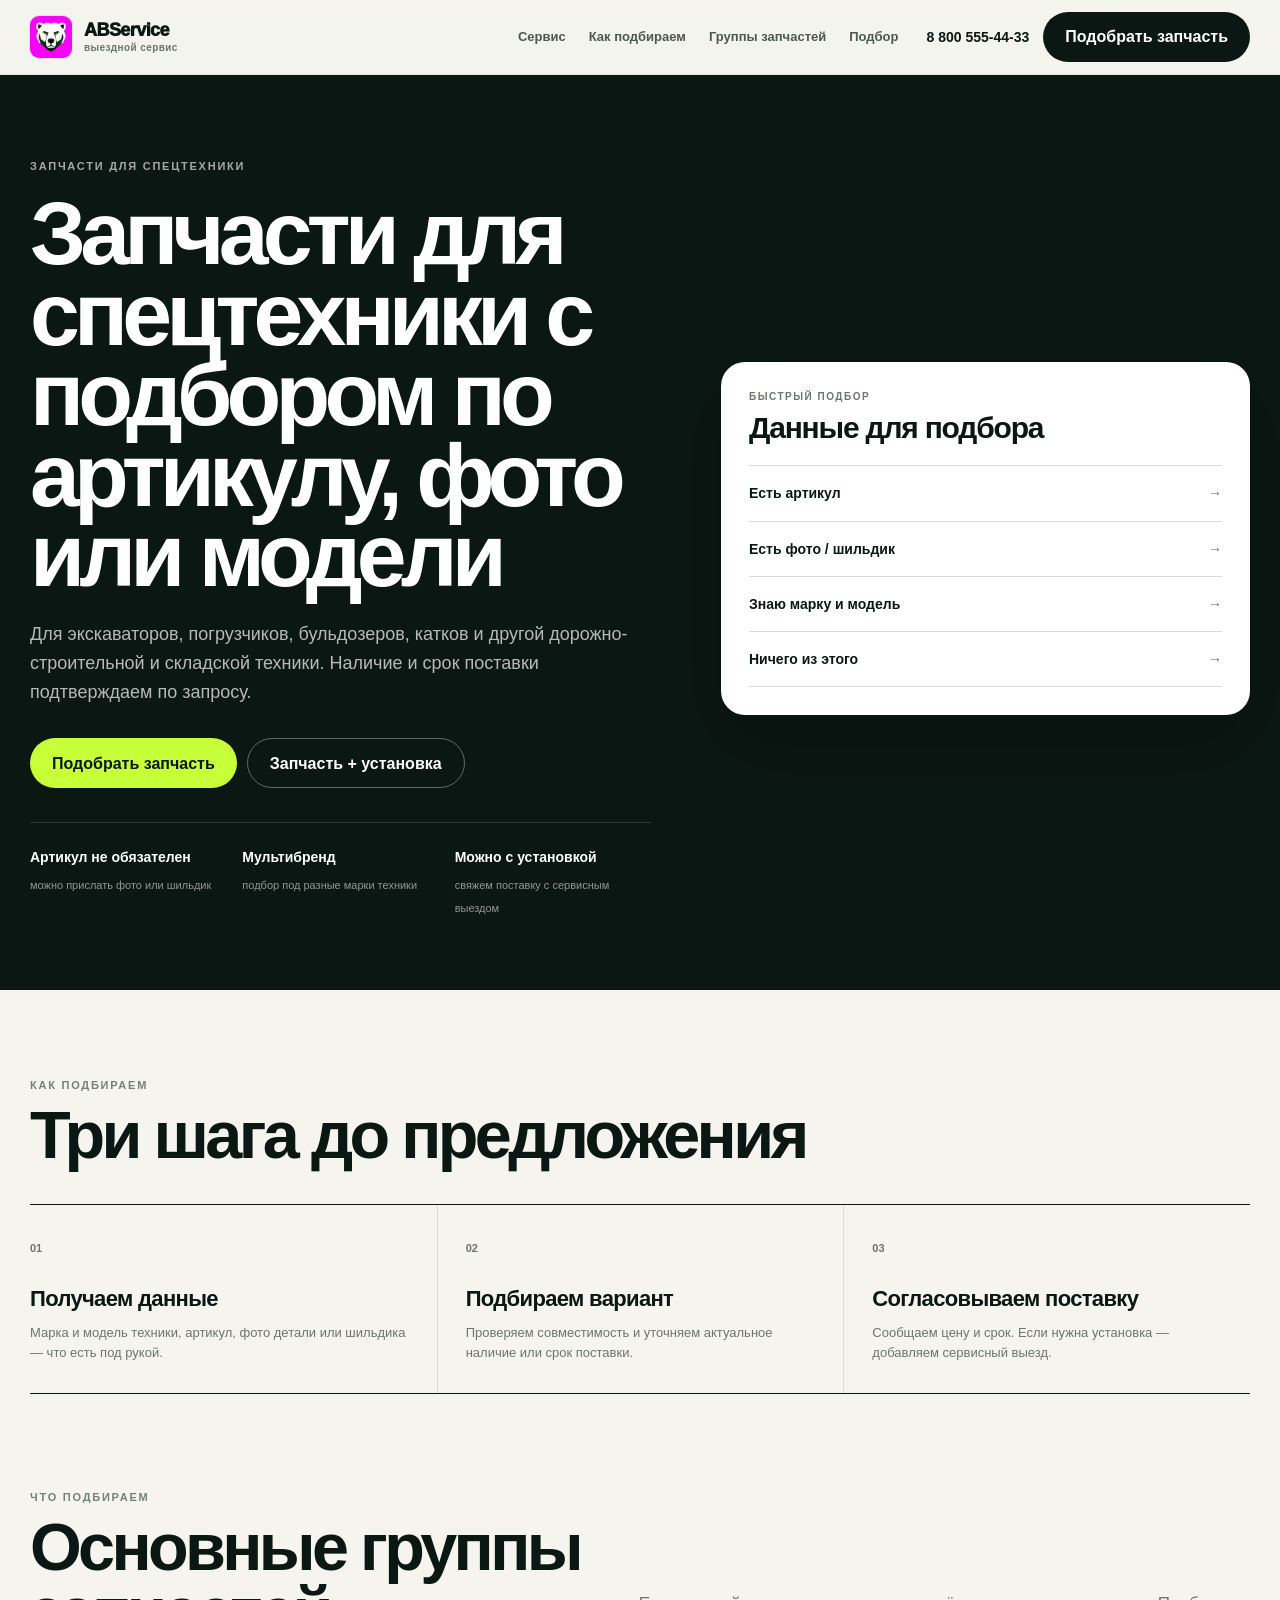
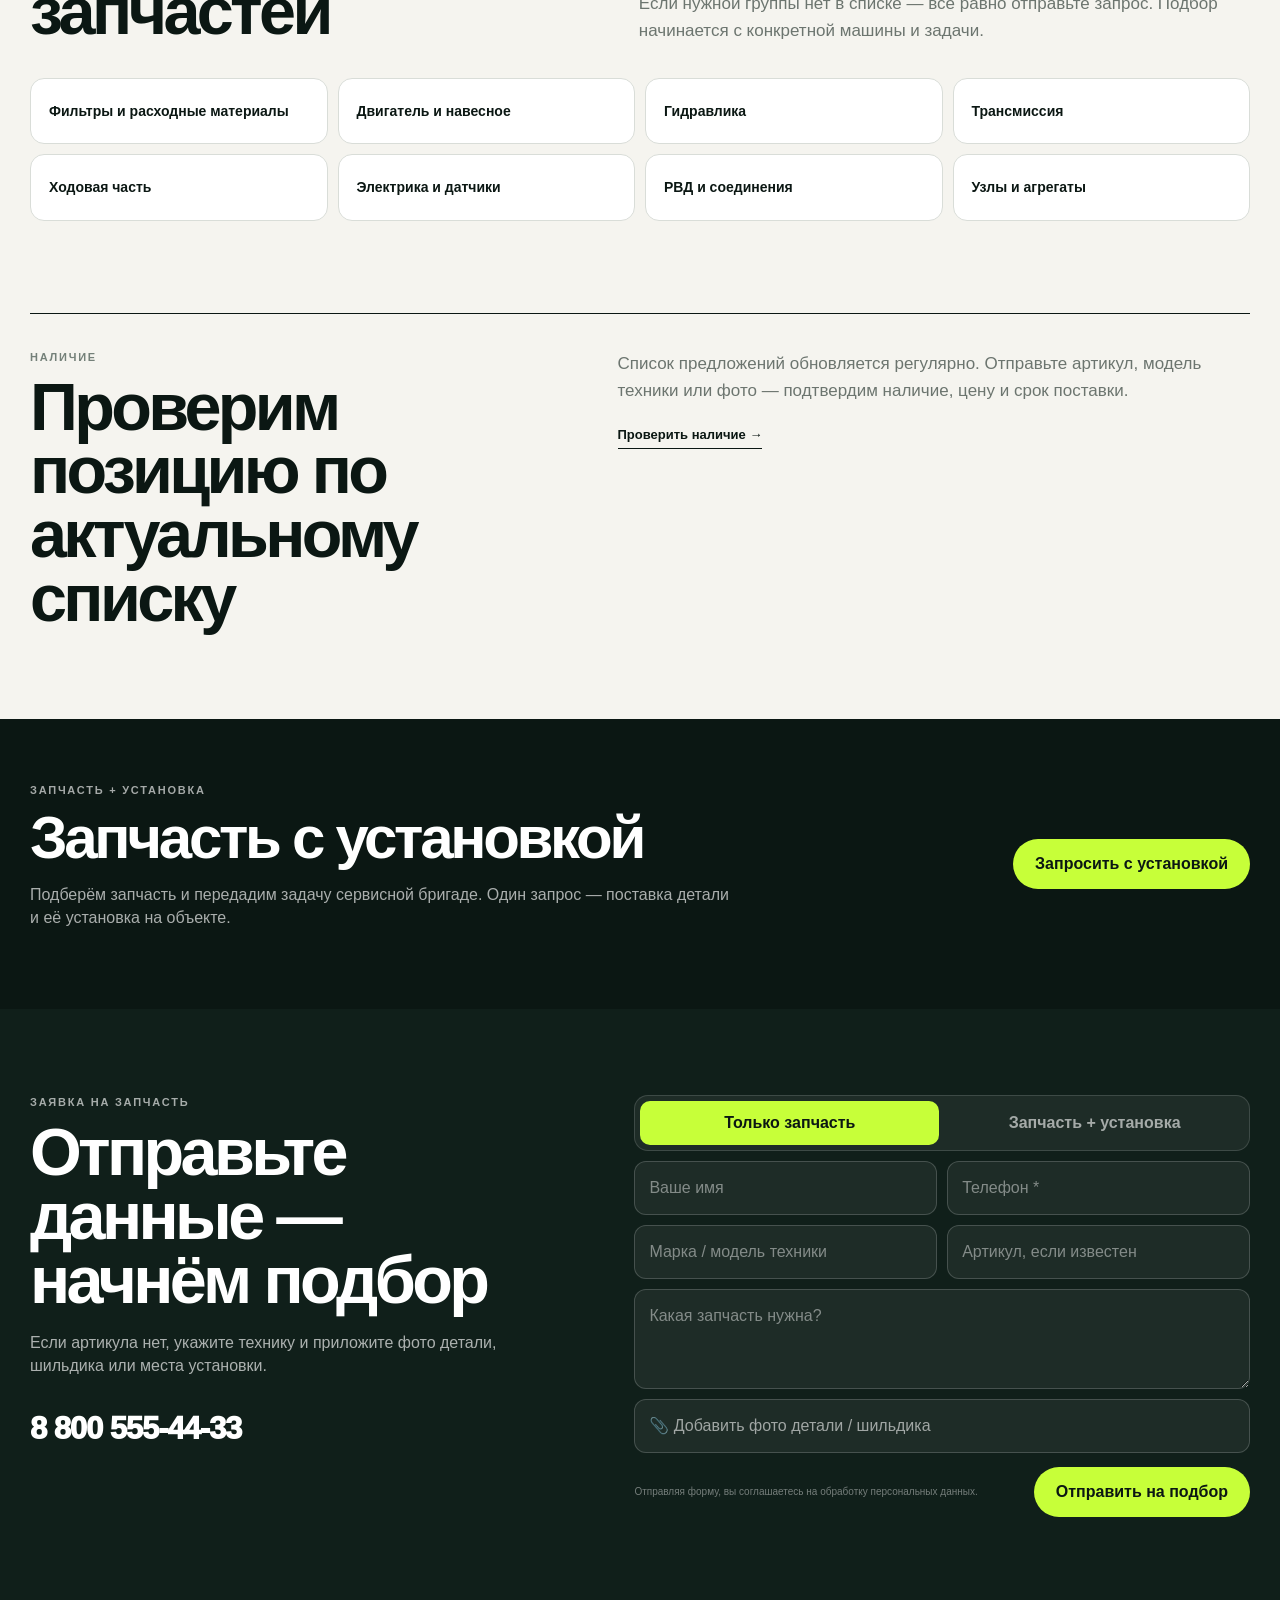
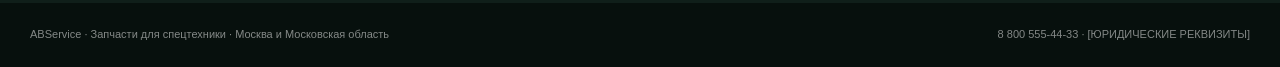
==== parts/index.html @ 83b6f8e2 "Add dedicated ABService parts page" ====
<!doctype html>
<html lang="ru">
<head>
  <meta charset="utf-8">
  <meta name="viewport" content="width=device-width,initial-scale=1,viewport-fit=cover">
  <meta name="theme-color" content="#0b1713">
  <meta name="description" content="ABService — подбор и поставка запчастей для дорожно-строительной и складской техники. Запчасти отдельно или с установкой на объекте в Москве и Московской области.">
  <title>Запчасти для спецтехники — ABService</title>
  <link rel="stylesheet" href="../site.css">
  <link rel="stylesheet" href="../parts.css">
</head>
<body>
<header>
  <div class="container nav-wrap">
    <a class="brand" href="../" aria-label="ABService">
      <img class="brand-logo" src="../abservice-logo.svg" alt="ABService">
      <span class="brand-text">ABService<small>выездной сервис</small></span>
    </a>
    <nav class="nav">
      <a href="../">Сервис</a>
      <a href="#how">Как подбираем</a>
      <a href="#groups">Группы запчастей</a>
      <a href="#request">Подбор</a>
    </nav>
    <div class="nav-actions">
      <a class="phone" href="tel:88005554433">8 800 555-44-33</a>
      <a class="btn btn-dark" href="#request">Подобрать запчасть</a>
    </div>
  </div>
</header>

<main>
  <section class="parts-hero">
    <div class="container parts-hero-grid">
      <div>
        <div class="eyebrow light">Запчасти для спецтехники</div>
        <h1>Запчасти для спецтехники с подбором по артикулу, фото или модели</h1>
        <p>Для экскаваторов, погрузчиков, бульдозеров, катков и другой дорожно-строительной и складской техники. Наличие и срок поставки подтверждаем по запросу.</p>
        <div class="hero-actions">
          <a class="btn btn-accent" href="#request" data-mode="part">Подобрать запчасть</a>
          <a class="btn btn-outline" href="#request" data-mode="install">Запчасть + установка</a>
        </div>
        <div class="parts-hero-meta">
          <div><strong>Артикул не обязателен</strong><span>можно прислать фото или шильдик</span></div>
          <div><strong>Мультибренд</strong><span>подбор под разные марки техники</span></div>
          <div><strong>Можно с установкой</strong><span>свяжем поставку с сервисным выездом</span></div>
        </div>
      </div>
      <div class="parts-hero-panel">
        <div class="parts-panel-kicker">Быстрый подбор</div>
        <h2>Данные для подбора</h2>
        <div class="parts-option-list">
          <a href="#request" data-mode="part" data-hint="Есть артикул запчасти">Есть артикул <span>→</span></a>
          <a href="#request" data-mode="part" data-hint="Есть фото запчасти или шильдика">Есть фото / шильдик <span>→</span></a>
          <a href="#request" data-mode="part" data-hint="Знаю марку и модель техники">Знаю марку и модель <span>→</span></a>
          <a href="#request" data-mode="part" data-hint="Нужна помощь с подбором запчасти">Ничего из этого <span>→</span></a>
        </div>
      </div>
    </div>
  </section>

  <section class="parts-how" id="how">
    <div class="container">
      <div class="eyebrow">Как подбираем</div>
      <h2 class="section-title">Три шага до предложения</h2>
      <div class="parts-steps">
        <article><b>01</b><h3>Получаем данные</h3><p>Марка и модель техники, артикул, фото детали или шильдика — что есть под рукой.</p></article>
        <article><b>02</b><h3>Подбираем вариант</h3><p>Проверяем совместимость и уточняем актуальное наличие или срок поставки.</p></article>
        <article><b>03</b><h3>Согласовываем поставку</h3><p>Сообщаем цену и срок. Если нужна установка — добавляем сервисный выезд.</p></article>
      </div>
    </div>
  </section>

  <section class="parts-groups" id="groups">
    <div class="container">
      <div class="parts-groups-head">
        <div>
          <div class="eyebrow">Что подбираем</div>
          <h2 class="section-title">Основные группы запчастей</h2>
        </div>
        <p class="section-lead">Если нужной группы нет в списке — всё равно отправьте запрос. Подбор начинается с конкретной машины и задачи.</p>
      </div>
      <div class="parts-groups-grid">
        <div>Фильтры и расходные материалы</div>
        <div>Двигатель и навесное</div>
        <div>Гидравлика</div>
        <div>Трансмиссия</div>
        <div>Ходовая часть</div>
        <div>Электрика и датчики</div>
        <div>РВД и соединения</div>
        <div>Узлы и агрегаты</div>
      </div>
    </div>
  </section>

  <section class="parts-stock">
    <div class="container parts-stock-grid">
      <div>
        <div class="eyebrow">Наличие</div>
        <h2 class="section-title">Проверим позицию по актуальному списку</h2>
      </div>
      <div>
        <p class="section-lead">Список предложений обновляется регулярно. Отправьте артикул, модель техники или фото — подтвердим наличие, цену и срок поставки.</p>
        <a class="parts-stock-link" href="#request" data-mode="part">Проверить наличие →</a>
      </div>
    </div>
  </section>

  <section class="parts-install">
    <div class="container parts-install-grid">
      <div>
        <div class="eyebrow light">Запчасть + установка</div>
        <h2 class="section-title">Запчасть с установкой</h2>
        <p>Подберём запчасть и передадим задачу сервисной бригаде. Один запрос — поставка детали и её установка на объекте.</p>
      </div>
      <a class="btn btn-accent" href="#request" data-mode="install">Запросить с установкой</a>
    </div>
  </section>

  <section class="parts-request" id="request">
    <div class="container cta-grid">
      <div>
        <div class="eyebrow light">Заявка на запчасть</div>
        <h2 class="section-title">Отправьте данные — начнём подбор</h2>
        <p class="cta-copy">Если артикула нет, укажите технику и приложите фото детали, шильдика или места установки.</p>
        <a class="cta-phone" href="tel:88005554433">8 800 555-44-33</a>
      </div>
      <form class="form" id="partsForm">
        <input type="hidden" name="mode" id="partsMode" value="Только запчасть">
        <div class="mode-switch" role="group" aria-label="Тип заявки">
          <button type="button" class="mode-btn active" data-mode="part">Только запчасть</button>
          <button type="button" class="mode-btn" data-mode="install">Запчасть + установка</button>
        </div>
        <input class="field" name="name" placeholder="Ваше имя">
        <input class="field" name="phone" type="tel" required placeholder="Телефон *">
        <input class="field" name="machine" placeholder="Марка / модель техники">
        <input class="field" name="article" placeholder="Артикул, если известен">
        <textarea class="field" name="part" id="partRequest" placeholder="Какая запчасть нужна?"></textarea>
        <label class="field upload-field">📎 Добавить фото детали / шильдика<input type="file" accept="image/*" multiple hidden></label>
        <div class="form-row">
          <div class="consent">Отправляя форму, вы соглашаетесь на обработку персональных данных.</div>
          <button class="btn btn-accent" type="submit">Отправить на подбор</button>
        </div>
        <div class="status" id="partsStatus">Заявка сформирована. Для срочного запроса можно позвонить: 8 800 555-44-33.</div>
      </form>
    </div>
  </section>
</main>

<footer>
  <div class="container footer-grid">
    <span>ABService · Запчасти для спецтехники · Москва и Московская область</span>
    <span>8 800 555-44-33 · [ЮРИДИЧЕСКИЕ РЕКВИЗИТЫ]</span>
  </div>
</footer>

<div class="mobile-cta">
  <a class="mobile-side" href="tel:88005554433">Позвонить</a>
  <a class="mobile-main" href="#request" data-mode="part">Подобрать</a>
  <a class="mobile-side" href="#request" data-mode="install">+ установка</a>
</div>
<script src="../parts.js"></script>
</body>
</html>
---- site.css ----
:root{--ink:#0b1713;--ink2:#13241e;--paper:#f5f4ef;--white:#fff;--muted:#6c756f;--line:#d9ddd8;--accent:#c7ff39;--magenta:#ff00dc;--max:1220px;--r:22px}*{box-sizing:border-box}html{scroll-behavior:smooth;-webkit-text-size-adjust:100%}body{margin:0;font-family:Inter,-apple-system,BlinkMacSystemFont,"Segoe UI",Roboto,Arial,sans-serif;background:var(--paper);color:var(--ink);line-height:1.45}a{color:inherit;text-decoration:none}button,input,textarea{font:inherit}button{cursor:pointer}img{display:block;width:100%}.container{width:min(var(--max),calc(100% - 48px));margin:auto}.eyebrow{font-size:11px;text-transform:uppercase;letter-spacing:.16em;font-weight:900;color:#748079}.eyebrow.light{color:rgba(255,255,255,.63)}.section-title{font-size:clamp(38px,5.2vw,68px);line-height:.96;letter-spacing:-.055em;margin:10px 0 0;max-width:880px}.section-lead{max-width:710px;margin:18px 0 0;font-size:17px;color:var(--muted);line-height:1.6}.btn{border:0;border-radius:999px;min-height:50px;padding:0 22px;display:inline-flex;align-items:center;justify-content:center;gap:9px;font-weight:850;transition:.18s ease}.btn:hover{transform:translateY(-1px)}.btn-dark{background:var(--ink);color:#fff}.btn-light{background:#fff;color:var(--ink)}.btn-accent{background:var(--accent);color:var(--ink)}.btn-outline{background:transparent;color:#fff;border:1px solid rgba(255,255,255,.35)}header{position:sticky;top:0;z-index:80;background:rgba(245,244,239,.91);backdrop-filter:blur(16px);border-bottom:1px solid rgba(11,23,19,.07)}.nav-wrap{min-height:74px;display:flex;align-items:center;gap:28px}.brand{display:flex;align-items:center;gap:12px;font-weight:950;letter-spacing:-.035em;white-space:nowrap}.brand-logo{width:42px;height:42px;border-radius:9px;object-fit:cover;box-shadow:0 0 0 1px rgba(11,23,19,.08)}.brand-text{font-size:18px;line-height:1}.brand-text small{display:block;margin-top:4px;font-size:10px;font-weight:750;color:var(--muted);letter-spacing:.04em}.nav{margin-left:auto;display:flex;gap:23px;font-size:13px;font-weight:760;color:#4c5953}.nav a:hover{color:var(--ink)}.nav-actions{display:flex;align-items:center;gap:14px}.phone{font-weight:900;white-space:nowrap;font-size:14px}.hero{background:var(--ink);color:#fff}.hero-grid{display:grid;grid-template-columns:minmax(0,.92fr) minmax(440px,1.08fr);min-height:680px}.hero-copy{padding:92px 64px 84px max(24px,calc((100vw - var(--max))/2));display:flex;flex-direction:column;justify-content:center}.hero h1{font-size:clamp(58px,7.4vw,100px);line-height:.89;letter-spacing:-.07em;margin:20px 0 26px;max-width:780px}.hero p{font-size:18px;color:rgba(255,255,255,.7);max-width:620px;margin:0;line-height:1.58}.hero-actions{display:flex;flex-wrap:wrap;gap:10px;margin-top:32px}.hero-meta{display:flex;gap:24px;flex-wrap:wrap;margin-top:38px;padding-top:26px;border-top:1px solid rgba(255,255,255,.14)}.hero-meta div{font-size:12px;color:rgba(255,255,255,.56)}.hero-meta strong{display:block;font-size:14px;color:#fff;margin-bottom:3px}.hero-photo{min-height:680px;background-image:linear-gradient(180deg,rgba(11,23,19,.02),rgba(11,23,19,.18)),url("https://images.unsplash.com/photo-1772550833252-b570dcc0ec5c?auto=format&fit=crop&w=1800&q=82");background-size:cover;background-position:center;position:relative}.hero-photo:after{content:"";position:absolute;inset:0;box-shadow:inset 22px 0 40px rgba(11,23,19,.15)}.photo-label{position:absolute;right:24px;bottom:24px;z-index:2;background:rgba(11,23,19,.78);backdrop-filter:blur(10px);color:#fff;border-radius:999px;padding:9px 13px;font-size:11px;font-weight:800}.intro{padding:94px 0 76px}.intro-grid{display:grid;grid-template-columns:.78fr 1.22fr;gap:80px;align-items:start}.intro-copy{font-size:27px;line-height:1.24;letter-spacing:-.035em;margin:0}.intro-side{display:grid;grid-template-columns:repeat(3,1fr);gap:14px}.metric{border-top:1px solid var(--ink);padding-top:14px}.metric strong{font-size:18px;display:block;letter-spacing:-.02em}.metric span{font-size:12px;color:var(--muted);display:block;margin-top:5px}.services{padding:30px 0 96px}.services-head{display:flex;align-items:end;justify-content:space-between;gap:30px;margin-bottom:34px}.services-head .section-lead{margin-bottom:6px}.service-grid{display:grid;grid-template-columns:1fr 1fr;gap:16px}.service-card{min-height:520px;border-radius:var(--r);overflow:hidden;position:relative;background:#222;color:#fff;isolation:isolate}.service-card.small{min-height:440px}.service-card img{position:absolute;inset:0;height:100%;object-fit:cover;z-index:-2;transition:transform .5s ease}.service-card:hover img{transform:scale(1.025)}.service-card:after{content:"";position:absolute;inset:0;background:linear-gradient(180deg,rgba(0,0,0,.04) 25%,rgba(0,0,0,.78) 100%);z-index:-1}.service-content{position:absolute;left:0;right:0;bottom:0;padding:34px}.service-num{font-size:11px;letter-spacing:.12em;text-transform:uppercase;color:rgba(255,255,255,.65);font-weight:850}.service-card h3{font-size:36px;line-height:1;letter-spacing:-.045em;margin:10px 0 12px}.service-card p{max-width:540px;font-size:14px;color:rgba(255,255,255,.78);margin:0}.service-link{display:inline-flex;align-items:center;gap:8px;font-size:12px;font-weight:900;margin-top:22px;border-bottom:1px solid rgba(255,255,255,.55);padding-bottom:3px}.price-strip{background:#fff;border-top:1px solid var(--line);border-bottom:1px solid var(--line)}.price-grid{display:grid;grid-template-columns:1.35fr repeat(3,1fr);align-items:stretch}.price-cell{padding:28px 22px;border-left:1px solid var(--line)}.price-cell:first-child{border-left:0;padding-left:0}.price-label{font-size:11px;color:var(--muted);margin-bottom:6px}.price-val{font-weight:900;font-size:20px;letter-spacing:-.03em}.price-copy{font-size:14px;color:var(--muted);max-width:400px}.team{padding:96px 0}.team-grid{display:grid;grid-template-columns:1.1fr .9fr;border-radius:26px;overflow:hidden;background:var(--ink);color:#fff;min-height:590px}.team-photo{background:url("https://images.unsplash.com/photo-1763328044360-7a2ac98efe6c?auto=format&fit=crop&w=1800&q=80") center/cover no-repeat;min-height:590px}.team-copy{padding:58px;display:flex;flex-direction:column;justify-content:center}.team-copy .section-title{font-size:clamp(40px,4.6vw,58px)}.team-copy p{color:rgba(255,255,255,.68);font-size:16px;line-height:1.65;margin:18px 0 0}.team-points{display:grid;grid-template-columns:1fr 1fr;gap:18px;margin-top:34px}.team-point{border-top:1px solid rgba(255,255,255,.2);padding-top:14px}.team-point strong{display:block;font-size:15px;margin-bottom:4px}.team-point span{font-size:12px;color:rgba(255,255,255,.55)}.advantages{padding:20px 0 96px}.adv-grid{display:grid;grid-template-columns:repeat(4,1fr);gap:0;margin-top:38px;border-top:1px solid var(--ink);border-bottom:1px solid var(--ink)}.adv{padding:30px 26px 34px;border-left:1px solid var(--line)}.adv:first-child{border-left:0;padding-left:0}.adv:last-child{padding-right:0}.adv b{display:block;font-size:12px;color:var(--muted);margin-bottom:28px}.adv h3{font-size:20px;letter-spacing:-.03em;margin:0 0 8px}.adv p{font-size:13px;color:var(--muted);margin:0;line-height:1.55}.gallery{padding:0 0 100px}.gallery-head{display:flex;justify-content:space-between;align-items:end;gap:30px;margin-bottom:28px}.gallery-grid{display:grid;grid-template-columns:1.18fr .82fr;grid-template-rows:310px 310px;gap:14px}.gallery-item{border-radius:18px;overflow:hidden;position:relative}.gallery-item:first-child{grid-row:1/3}.gallery-item img{width:100%;height:100%;object-fit:cover;transition:transform .45s ease}.gallery-item:hover img{transform:scale(1.02)}.gallery-cap{position:absolute;left:14px;bottom:14px;background:rgba(11,23,19,.78);color:#fff;padding:8px 11px;border-radius:999px;font-size:10px;font-weight:850;backdrop-filter:blur(8px)}.cta{background:var(--ink);color:#fff;padding:86px 0}.cta-grid{display:grid;grid-template-columns:.92fr 1.08fr;gap:80px;align-items:start}.cta .section-title{font-size:clamp(46px,6vw,76px)}.cta-copy{font-size:16px;color:rgba(255,255,255,.65);max-width:540px;margin-top:18px}.cta-phone{font-size:31px;font-weight:950;letter-spacing:-.035em;margin-top:30px;display:block}.form{display:grid;grid-template-columns:1fr 1fr;gap:10px}.field{min-height:54px;border:1px solid rgba(255,255,255,.18);background:rgba(255,255,255,.06);color:#fff;border-radius:12px;padding:0 14px;outline:none}.field::placeholder{color:rgba(255,255,255,.45)}.field:focus{border-color:var(--accent)}textarea.field{grid-column:1/-1;min-height:100px;padding:14px;resize:vertical}.form-row{grid-column:1/-1;display:flex;align-items:center;justify-content:space-between;gap:16px;margin-top:4px}.consent{font-size:10px;color:rgba(255,255,255,.42);max-width:350px}.status{display:none;grid-column:1/-1;background:rgba(199,255,57,.12);border:1px solid rgba(199,255,57,.32);color:#eaffb4;padding:12px 14px;border-radius:11px;font-size:13px}footer{background:#07100d;color:rgba(255,255,255,.5);padding:24px 0;font-size:11px}.footer-grid{display:flex;justify-content:space-between;gap:20px;flex-wrap:wrap}.credits a{text-decoration:underline;text-underline-offset:2px}.mobile-cta{display:none;position:fixed;left:0;right:0;bottom:0;z-index:90;padding:7px 9px calc(7px + env(safe-area-inset-bottom));background:rgba(255,255,255,.95);backdrop-filter:blur(14px);border-top:1px solid var(--line);grid-template-columns:.85fr 1.3fr .85fr;gap:6px}.mobile-cta a,.mobile-cta button{border:0;min-height:48px;border-radius:12px;font-size:11px;font-weight:900;display:flex;align-items:center;justify-content:center}.mobile-side{background:#edf0ec;color:var(--ink)}.mobile-main{background:var(--accent);color:var(--ink)}@media(max-width:1020px){.nav{display:none}.hero-grid{grid-template-columns:1fr}.hero-copy{padding:70px 28px}.hero-photo{min-height:520px}.intro-grid,.team-grid,.cta-grid{grid-template-columns:1fr}.intro-side{margin-top:10px}.team-photo{min-height:470px}.team-copy{padding:44px}.adv-grid{grid-template-columns:1fr 1fr}.adv:nth-child(3){border-left:0}.price-grid{grid-template-columns:1fr 1fr}.price-cell:nth-child(3){border-left:0}.price-cell:first-child{padding-left:22px}}@media(max-width:700px){body{padding-bottom:70px}.container{width:min(var(--max),calc(100% - 28px))}.nav-wrap{min-height:60px}.brand-logo{width:35px;height:35px}.brand-text{font-size:15px}.nav-actions .btn{display:none}.phone{font-size:12px}.hero-copy{padding:48px 22px 42px}.hero h1{font-size:52px}.hero p{font-size:15px}.hero-photo{min-height:410px}.hero-actions{display:grid}.hero-actions .btn{width:100%}.hero-meta{gap:14px}.hero-meta div{width:calc(50% - 8px)}.intro{padding:64px 0 54px}.intro-grid{gap:38px}.intro-copy{font-size:22px}.intro-side{grid-template-columns:1fr}.services{padding-bottom:68px}.services-head,.gallery-head{display:block}.service-grid{grid-template-columns:1fr}.service-card,.service-card.small{min-height:430px}.service-card h3{font-size:31px}.service-content{padding:24px}.price-grid{grid-template-columns:1fr}.price-cell{border-left:0;border-top:1px solid var(--line);padding:20px 0}.price-cell:first-child{padding:20px 0;border-top:0}.team{padding:68px 0}.team-photo{min-height:370px}.team-copy{padding:28px 22px}.team-points{grid-template-columns:1fr}.advantages{padding-bottom:68px}.adv-grid{grid-template-columns:1fr}.adv,.adv:first-child,.adv:last-child{border-left:0;border-top:1px solid var(--line);padding:24px 0}.adv:first-child{border-top:0}.gallery{padding-bottom:70px}.gallery-grid{grid-template-columns:1fr;grid-template-rows:380px 260px 260px}.gallery-item:first-child{grid-row:auto}.cta{padding:64px 0}.cta-grid{gap:38px}.form{grid-template-columns:1fr}textarea.field,.form-row,.status{grid-column:auto}.form-row{display:grid}.form-row .btn{width:100%}.mobile-cta{display:grid}}
---- parts.css ----
.parts-hero{background:var(--ink);color:#fff;padding:84px 0 72px}
.parts-hero-grid{display:grid;grid-template-columns:1.08fr .92fr;gap:70px;align-items:center}
.parts-hero h1{font-size:clamp(52px,7vw,92px);line-height:.9;letter-spacing:-.065em;margin:18px 0 24px;max-width:850px}
.parts-hero p{font-size:18px;color:rgba(255,255,255,.7);max-width:690px;line-height:1.6}
.parts-hero-meta{display:grid;grid-template-columns:repeat(3,1fr);gap:16px;margin-top:34px;padding-top:24px;border-top:1px solid rgba(255,255,255,.14)}
.parts-hero-meta strong{display:block;font-size:14px;margin-bottom:4px}.parts-hero-meta span{font-size:11px;color:rgba(255,255,255,.55)}
.parts-hero-panel{background:#fff;color:var(--ink);border-radius:24px;padding:28px;box-shadow:0 28px 80px rgba(0,0,0,.22)}
.parts-panel-kicker{font-size:10px;font-weight:900;letter-spacing:.15em;text-transform:uppercase;color:var(--muted)}
.parts-hero-panel h2{font-size:30px;line-height:1;letter-spacing:-.04em;margin:9px 0 22px}
.parts-option-list{display:grid;border-top:1px solid var(--line)}
.parts-option-list a{display:flex;justify-content:space-between;gap:18px;padding:17px 0;border-bottom:1px solid var(--line);font-size:14px;font-weight:850}
.parts-option-list span{color:var(--muted)}
.parts-how{padding:88px 0}
.parts-steps{display:grid;grid-template-columns:repeat(3,1fr);gap:0;margin-top:36px;border-top:1px solid var(--ink);border-bottom:1px solid var(--ink)}
.parts-steps article{padding:30px 28px;border-left:1px solid var(--line)}.parts-steps article:first-child{border-left:0;padding-left:0}
.parts-steps b{font-size:11px;color:var(--muted)}.parts-steps h3{font-size:22px;letter-spacing:-.03em;margin:25px 0 8px}.parts-steps p{font-size:13px;color:var(--muted);margin:0;line-height:1.55}
.parts-groups{padding:8px 0 92px}.parts-groups-head{display:flex;justify-content:space-between;gap:40px;align-items:end}.parts-groups-grid{display:grid;grid-template-columns:repeat(4,1fr);gap:10px;margin-top:34px}.parts-groups-grid div{background:#fff;border:1px solid var(--line);border-radius:14px;padding:22px 18px;font-weight:850;font-size:14px}
.parts-install{background:var(--ink);color:#fff;padding:64px 0}.parts-install-grid{display:grid;grid-template-columns:1fr auto;gap:50px;align-items:center}.parts-install .section-title{font-size:clamp(40px,5vw,60px)}.parts-install p{color:rgba(255,255,255,.65);max-width:700px;font-size:16px}
.parts-request{background:#101f1a;color:#fff;padding:86px 0}.mode-switch{grid-column:1/-1;display:grid;grid-template-columns:1fr 1fr;gap:6px;background:rgba(255,255,255,.06);border:1px solid rgba(255,255,255,.14);border-radius:14px;padding:5px}.mode-btn{min-height:44px;border:0;border-radius:10px;background:transparent;color:rgba(255,255,255,.6);font-weight:850}.mode-btn.active{background:var(--accent);color:var(--ink)}.upload-field{display:flex;align-items:center;cursor:pointer;color:rgba(255,255,255,.58);grid-column:1/-1}
.parts-stock{padding:0 0 88px}.parts-stock-grid{display:grid;grid-template-columns:.9fr 1.1fr;gap:70px;border-top:1px solid var(--ink);padding-top:36px}.parts-stock .section-lead{margin-top:0}.parts-stock-link{display:inline-block;margin-top:22px;font-size:13px;font-weight:900;border-bottom:1px solid var(--ink);padding-bottom:3px}
@media(max-width:1020px){.parts-hero-grid{grid-template-columns:1fr}.parts-groups-grid{grid-template-columns:1fr 1fr}.parts-install-grid{grid-template-columns:1fr}.parts-stock-grid{grid-template-columns:1fr;gap:26px}}
@media(max-width:700px){.parts-hero{padding:48px 0}.parts-hero h1{font-size:50px}.parts-hero-meta{grid-template-columns:1fr}.parts-steps{grid-template-columns:1fr}.parts-steps article,.parts-steps article:first-child{border-left:0;border-top:1px solid var(--line);padding:24px 0}.parts-steps article:first-child{border-top:0}.parts-groups-head{display:block}.parts-groups-grid{grid-template-columns:1fr}.parts-install{padding:52px 0}.mode-switch{grid-template-columns:1fr}.upload-field{grid-column:auto}.parts-stock{padding-bottom:64px}}
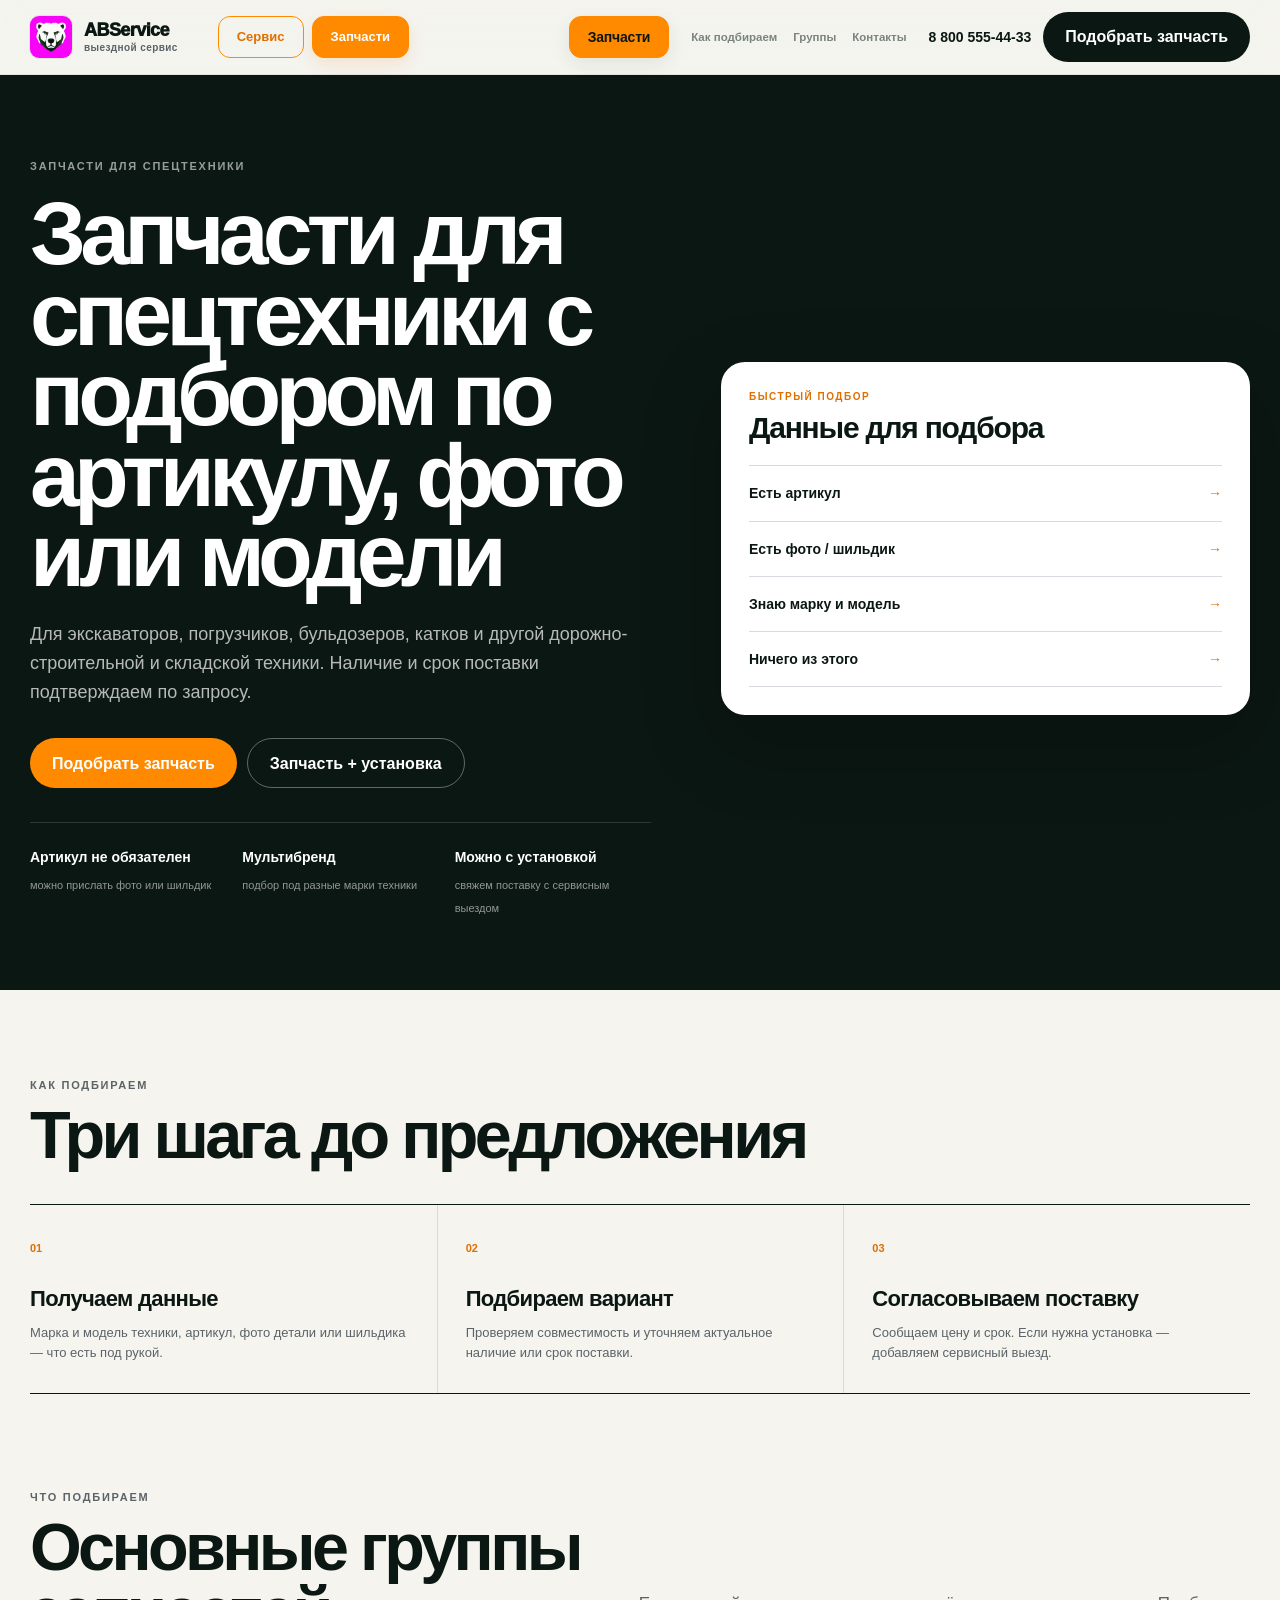
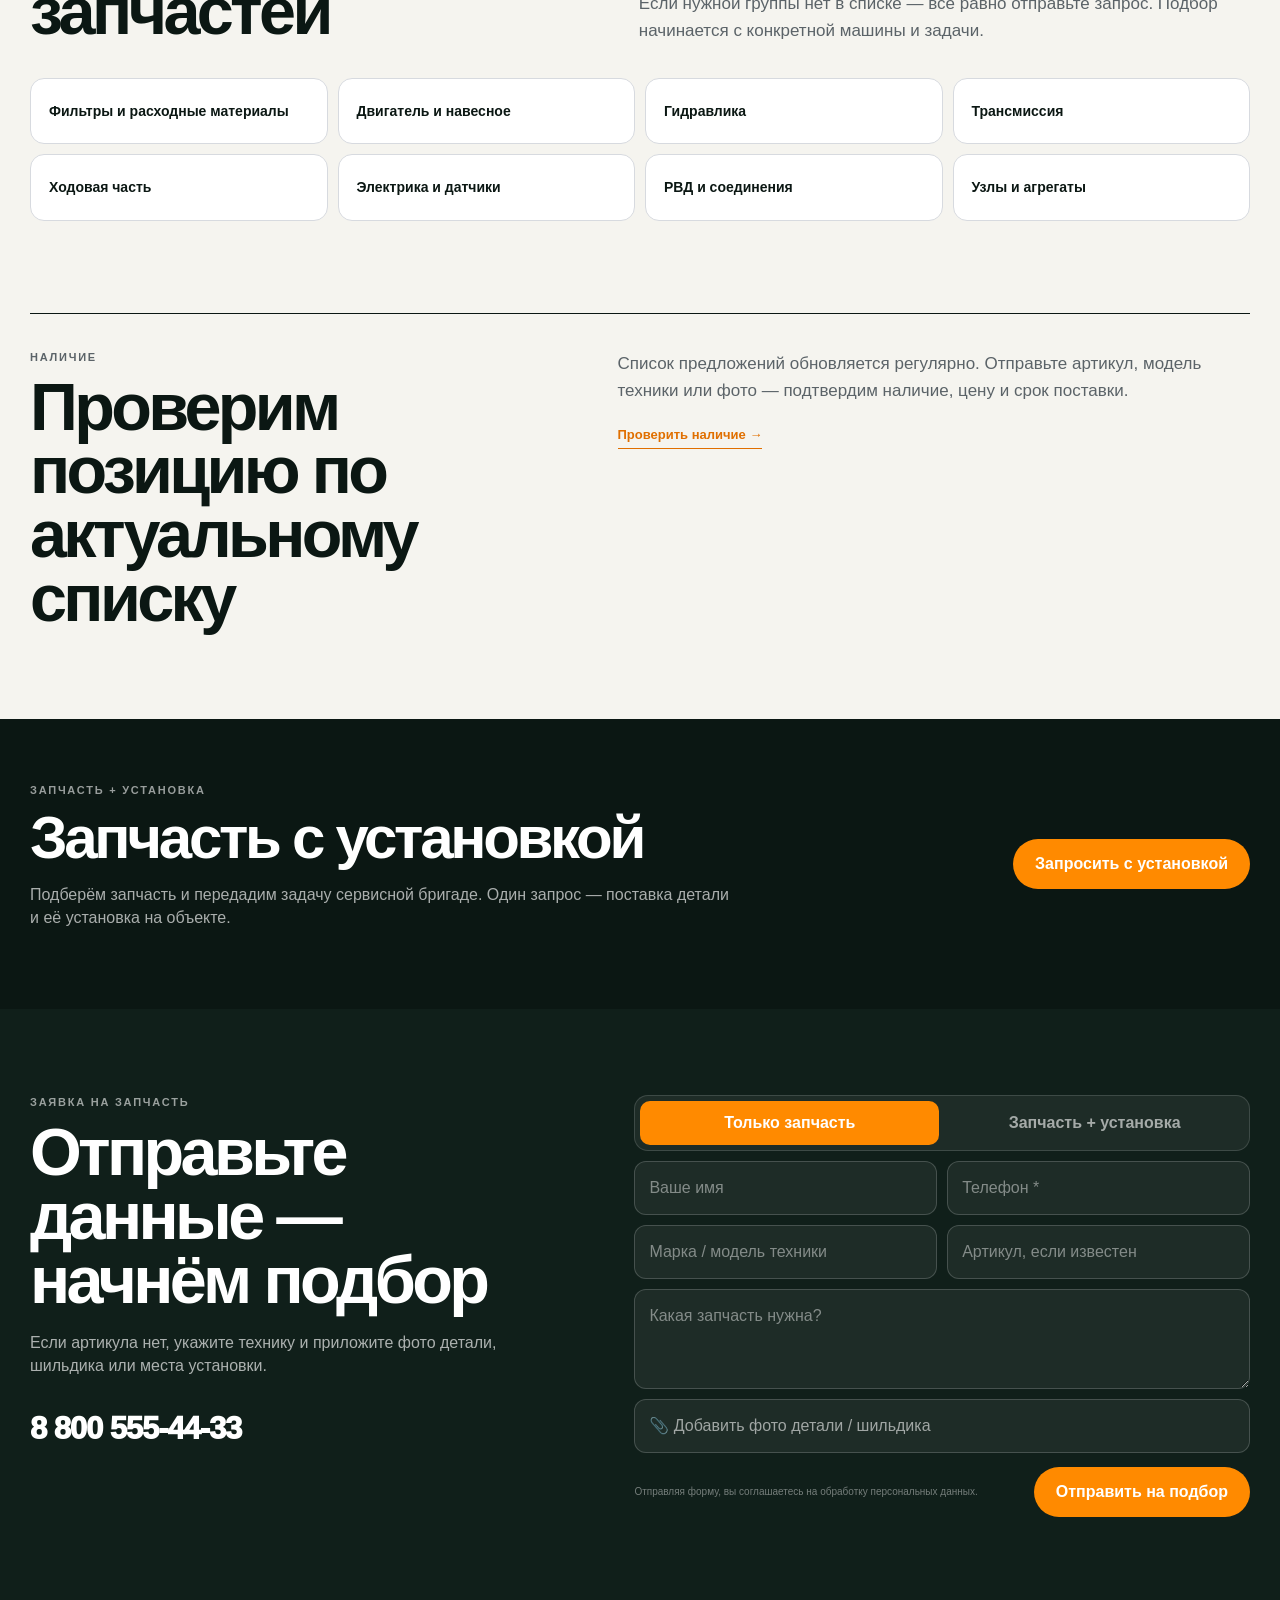
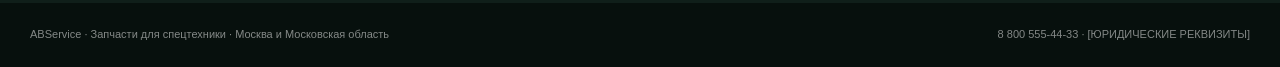
==== commit f59fd2d0: "Align parts header with product navigation" ====
--- a/parts/index.html
+++ b/parts/index.html
@@ -8,6 +8,7 @@
   <title>Запчасти для спецтехники — ABService</title>
   <link rel="stylesheet" href="../site.css">
   <link rel="stylesheet" href="../parts.css">
+  <link rel="stylesheet" href="../refinement.css">
 </head>
 <body>
 <header>
@@ -16,11 +17,14 @@
       <img class="brand-logo" src="../abservice-logo.svg" alt="ABService">
       <span class="brand-text">ABService<small>выездной сервис</small></span>
     </a>
-    <nav class="nav">
-      <a href="../">Сервис</a>
+    <nav class="product-nav" aria-label="Основные направления">
+      <a class="product-tab" href="../">Сервис</a>
+      <a class="product-tab active" href="./" aria-current="page">Запчасти</a>
+    </nav>
+    <nav class="nav secondary-nav" aria-label="Дополнительная навигация">
       <a href="#how">Как подбираем</a>
-      <a href="#groups">Группы запчастей</a>
-      <a href="#request">Подбор</a>
+      <a href="#groups">Группы</a>
+      <a href="#request">Контакты</a>
     </nav>
     <div class="nav-actions">
       <a class="phone" href="tel:88005554433">8 800 555-44-33</a>
@@ -161,4 +165,4 @@
 </div>
 <script src="../parts.js"></script>
 </body>
-</html>
+</html>
--- a/site.css
+++ b/site.css
@@ -1 +1 @@
-:root{--ink:#0b1713;--ink2:#13241e;--paper:#f5f4ef;--white:#fff;--muted:#6c756f;--line:#d9ddd8;--accent:#c7ff39;--magenta:#ff00dc;--max:1220px;--r:22px}*{box-sizing:border-box}html{scroll-behavior:smooth;-webkit-text-size-adjust:100%}body{margin:0;font-family:Inter,-apple-system,BlinkMacSystemFont,"Segoe UI",Roboto,Arial,sans-serif;background:var(--paper);color:var(--ink);line-height:1.45}a{color:inherit;text-decoration:none}button,input,textarea{font:inherit}button{cursor:pointer}img{display:block;width:100%}.container{width:min(var(--max),calc(100% - 48px));margin:auto}.eyebrow{font-size:11px;text-transform:uppercase;letter-spacing:.16em;font-weight:900;color:#748079}.eyebrow.light{color:rgba(255,255,255,.63)}.section-title{font-size:clamp(38px,5.2vw,68px);line-height:.96;letter-spacing:-.055em;margin:10px 0 0;max-width:880px}.section-lead{max-width:710px;margin:18px 0 0;font-size:17px;color:var(--muted);line-height:1.6}.btn{border:0;border-radius:999px;min-height:50px;padding:0 22px;display:inline-flex;align-items:center;justify-content:center;gap:9px;font-weight:850;transition:.18s ease}.btn:hover{transform:translateY(-1px)}.btn-dark{background:var(--ink);color:#fff}.btn-light{background:#fff;color:var(--ink)}.btn-accent{background:var(--accent);color:var(--ink)}.btn-outline{background:transparent;color:#fff;border:1px solid rgba(255,255,255,.35)}header{position:sticky;top:0;z-index:80;background:rgba(245,244,239,.91);backdrop-filter:blur(16px);border-bottom:1px solid rgba(11,23,19,.07)}.nav-wrap{min-height:74px;display:flex;align-items:center;gap:28px}.brand{display:flex;align-items:center;gap:12px;font-weight:950;letter-spacing:-.035em;white-space:nowrap}.brand-logo{width:42px;height:42px;border-radius:9px;object-fit:cover;box-shadow:0 0 0 1px rgba(11,23,19,.08)}.brand-text{font-size:18px;line-height:1}.brand-text small{display:block;margin-top:4px;font-size:10px;font-weight:750;color:var(--muted);letter-spacing:.04em}.nav{margin-left:auto;display:flex;gap:23px;font-size:13px;font-weight:760;color:#4c5953}.nav a:hover{color:var(--ink)}.nav-actions{display:flex;align-items:center;gap:14px}.phone{font-weight:900;white-space:nowrap;font-size:14px}.hero{background:var(--ink);color:#fff}.hero-grid{display:grid;grid-template-columns:minmax(0,.92fr) minmax(440px,1.08fr);min-height:680px}.hero-copy{padding:92px 64px 84px max(24px,calc((100vw - var(--max))/2));display:flex;flex-direction:column;justify-content:center}.hero h1{font-size:clamp(58px,7.4vw,100px);line-height:.89;letter-spacing:-.07em;margin:20px 0 26px;max-width:780px}.hero p{font-size:18px;color:rgba(255,255,255,.7);max-width:620px;margin:0;line-height:1.58}.hero-actions{display:flex;flex-wrap:wrap;gap:10px;margin-top:32px}.hero-meta{display:flex;gap:24px;flex-wrap:wrap;margin-top:38px;padding-top:26px;border-top:1px solid rgba(255,255,255,.14)}.hero-meta div{font-size:12px;color:rgba(255,255,255,.56)}.hero-meta strong{display:block;font-size:14px;color:#fff;margin-bottom:3px}.hero-photo{min-height:680px;background-image:linear-gradient(180deg,rgba(11,23,19,.02),rgba(11,23,19,.18)),url("https://images.unsplash.com/photo-1772550833252-b570dcc0ec5c?auto=format&fit=crop&w=1800&q=82");background-size:cover;background-position:center;position:relative}.hero-photo:after{content:"";position:absolute;inset:0;box-shadow:inset 22px 0 40px rgba(11,23,19,.15)}.photo-label{position:absolute;right:24px;bottom:24px;z-index:2;background:rgba(11,23,19,.78);backdrop-filter:blur(10px);color:#fff;border-radius:999px;padding:9px 13px;font-size:11px;font-weight:800}.intro{padding:94px 0 76px}.intro-grid{display:grid;grid-template-columns:.78fr 1.22fr;gap:80px;align-items:start}.intro-copy{font-size:27px;line-height:1.24;letter-spacing:-.035em;margin:0}.intro-side{display:grid;grid-template-columns:repeat(3,1fr);gap:14px}.metric{border-top:1px solid var(--ink);padding-top:14px}.metric strong{font-size:18px;display:block;letter-spacing:-.02em}.metric span{font-size:12px;color:var(--muted);display:block;margin-top:5px}.services{padding:30px 0 96px}.services-head{display:flex;align-items:end;justify-content:space-between;gap:30px;margin-bottom:34px}.services-head .section-lead{margin-bottom:6px}.service-grid{display:grid;grid-template-columns:1fr 1fr;gap:16px}.service-card{min-height:520px;border-radius:var(--r);overflow:hidden;position:relative;background:#222;color:#fff;isolation:isolate}.service-card.small{min-height:440px}.service-card img{position:absolute;inset:0;height:100%;object-fit:cover;z-index:-2;transition:transform .5s ease}.service-card:hover img{transform:scale(1.025)}.service-card:after{content:"";position:absolute;inset:0;background:linear-gradient(180deg,rgba(0,0,0,.04) 25%,rgba(0,0,0,.78) 100%);z-index:-1}.service-content{position:absolute;left:0;right:0;bottom:0;padding:34px}.service-num{font-size:11px;letter-spacing:.12em;text-transform:uppercase;color:rgba(255,255,255,.65);font-weight:850}.service-card h3{font-size:36px;line-height:1;letter-spacing:-.045em;margin:10px 0 12px}.service-card p{max-width:540px;font-size:14px;color:rgba(255,255,255,.78);margin:0}.service-link{display:inline-flex;align-items:center;gap:8px;font-size:12px;font-weight:900;margin-top:22px;border-bottom:1px solid rgba(255,255,255,.55);padding-bottom:3px}.price-strip{background:#fff;border-top:1px solid var(--line);border-bottom:1px solid var(--line)}.price-grid{display:grid;grid-template-columns:1.35fr repeat(3,1fr);align-items:stretch}.price-cell{padding:28px 22px;border-left:1px solid var(--line)}.price-cell:first-child{border-left:0;padding-left:0}.price-label{font-size:11px;color:var(--muted);margin-bottom:6px}.price-val{font-weight:900;font-size:20px;letter-spacing:-.03em}.price-copy{font-size:14px;color:var(--muted);max-width:400px}.team{padding:96px 0}.team-grid{display:grid;grid-template-columns:1.1fr .9fr;border-radius:26px;overflow:hidden;background:var(--ink);color:#fff;min-height:590px}.team-photo{background:url("https://images.unsplash.com/photo-1763328044360-7a2ac98efe6c?auto=format&fit=crop&w=1800&q=80") center/cover no-repeat;min-height:590px}.team-copy{padding:58px;display:flex;flex-direction:column;justify-content:center}.team-copy .section-title{font-size:clamp(40px,4.6vw,58px)}.team-copy p{color:rgba(255,255,255,.68);font-size:16px;line-height:1.65;margin:18px 0 0}.team-points{display:grid;grid-template-columns:1fr 1fr;gap:18px;margin-top:34px}.team-point{border-top:1px solid rgba(255,255,255,.2);padding-top:14px}.team-point strong{display:block;font-size:15px;margin-bottom:4px}.team-point span{font-size:12px;color:rgba(255,255,255,.55)}.advantages{padding:20px 0 96px}.adv-grid{display:grid;grid-template-columns:repeat(4,1fr);gap:0;margin-top:38px;border-top:1px solid var(--ink);border-bottom:1px solid var(--ink)}.adv{padding:30px 26px 34px;border-left:1px solid var(--line)}.adv:first-child{border-left:0;padding-left:0}.adv:last-child{padding-right:0}.adv b{display:block;font-size:12px;color:var(--muted);margin-bottom:28px}.adv h3{font-size:20px;letter-spacing:-.03em;margin:0 0 8px}.adv p{font-size:13px;color:var(--muted);margin:0;line-height:1.55}.gallery{padding:0 0 100px}.gallery-head{display:flex;justify-content:space-between;align-items:end;gap:30px;margin-bottom:28px}.gallery-grid{display:grid;grid-template-columns:1.18fr .82fr;grid-template-rows:310px 310px;gap:14px}.gallery-item{border-radius:18px;overflow:hidden;position:relative}.gallery-item:first-child{grid-row:1/3}.gallery-item img{width:100%;height:100%;object-fit:cover;transition:transform .45s ease}.gallery-item:hover img{transform:scale(1.02)}.gallery-cap{position:absolute;left:14px;bottom:14px;background:rgba(11,23,19,.78);color:#fff;padding:8px 11px;border-radius:999px;font-size:10px;font-weight:850;backdrop-filter:blur(8px)}.cta{background:var(--ink);color:#fff;padding:86px 0}.cta-grid{display:grid;grid-template-columns:.92fr 1.08fr;gap:80px;align-items:start}.cta .section-title{font-size:clamp(46px,6vw,76px)}.cta-copy{font-size:16px;color:rgba(255,255,255,.65);max-width:540px;margin-top:18px}.cta-phone{font-size:31px;font-weight:950;letter-spacing:-.035em;margin-top:30px;display:block}.form{display:grid;grid-template-columns:1fr 1fr;gap:10px}.field{min-height:54px;border:1px solid rgba(255,255,255,.18);background:rgba(255,255,255,.06);color:#fff;border-radius:12px;padding:0 14px;outline:none}.field::placeholder{color:rgba(255,255,255,.45)}.field:focus{border-color:var(--accent)}textarea.field{grid-column:1/-1;min-height:100px;padding:14px;resize:vertical}.form-row{grid-column:1/-1;display:flex;align-items:center;justify-content:space-between;gap:16px;margin-top:4px}.consent{font-size:10px;color:rgba(255,255,255,.42);max-width:350px}.status{display:none;grid-column:1/-1;background:rgba(199,255,57,.12);border:1px solid rgba(199,255,57,.32);color:#eaffb4;padding:12px 14px;border-radius:11px;font-size:13px}footer{background:#07100d;color:rgba(255,255,255,.5);padding:24px 0;font-size:11px}.footer-grid{display:flex;justify-content:space-between;gap:20px;flex-wrap:wrap}.credits a{text-decoration:underline;text-underline-offset:2px}.mobile-cta{display:none;position:fixed;left:0;right:0;bottom:0;z-index:90;padding:7px 9px calc(7px + env(safe-area-inset-bottom));background:rgba(255,255,255,.95);backdrop-filter:blur(14px);border-top:1px solid var(--line);grid-template-columns:.85fr 1.3fr .85fr;gap:6px}.mobile-cta a,.mobile-cta button{border:0;min-height:48px;border-radius:12px;font-size:11px;font-weight:900;display:flex;align-items:center;justify-content:center}.mobile-side{background:#edf0ec;color:var(--ink)}.mobile-main{background:var(--accent);color:var(--ink)}@media(max-width:1020px){.nav{display:none}.hero-grid{grid-template-columns:1fr}.hero-copy{padding:70px 28px}.hero-photo{min-height:520px}.intro-grid,.team-grid,.cta-grid{grid-template-columns:1fr}.intro-side{margin-top:10px}.team-photo{min-height:470px}.team-copy{padding:44px}.adv-grid{grid-template-columns:1fr 1fr}.adv:nth-child(3){border-left:0}.price-grid{grid-template-columns:1fr 1fr}.price-cell:nth-child(3){border-left:0}.price-cell:first-child{padding-left:22px}}@media(max-width:700px){body{padding-bottom:70px}.container{width:min(var(--max),calc(100% - 28px))}.nav-wrap{min-height:60px}.brand-logo{width:35px;height:35px}.brand-text{font-size:15px}.nav-actions .btn{display:none}.phone{font-size:12px}.hero-copy{padding:48px 22px 42px}.hero h1{font-size:52px}.hero p{font-size:15px}.hero-photo{min-height:410px}.hero-actions{display:grid}.hero-actions .btn{width:100%}.hero-meta{gap:14px}.hero-meta div{width:calc(50% - 8px)}.intro{padding:64px 0 54px}.intro-grid{gap:38px}.intro-copy{font-size:22px}.intro-side{grid-template-columns:1fr}.services{padding-bottom:68px}.services-head,.gallery-head{display:block}.service-grid{grid-template-columns:1fr}.service-card,.service-card.small{min-height:430px}.service-card h3{font-size:31px}.service-content{padding:24px}.price-grid{grid-template-columns:1fr}.price-cell{border-left:0;border-top:1px solid var(--line);padding:20px 0}.price-cell:first-child{padding:20px 0;border-top:0}.team{padding:68px 0}.team-photo{min-height:370px}.team-copy{padding:28px 22px}.team-points{grid-template-columns:1fr}.advantages{padding-bottom:68px}.adv-grid{grid-template-columns:1fr}.adv,.adv:first-child,.adv:last-child{border-left:0;border-top:1px solid var(--line);padding:24px 0}.adv:first-child{border-top:0}.gallery{padding-bottom:70px}.gallery-grid{grid-template-columns:1fr;grid-template-rows:380px 260px 260px}.gallery-item:first-child{grid-row:auto}.cta{padding:64px 0}.cta-grid{gap:38px}.form{grid-template-columns:1fr}textarea.field,.form-row,.status{grid-column:auto}.form-row{display:grid}.form-row .btn{width:100%}.mobile-cta{display:grid}}+:root{--ink:#0b1713;--ink2:#1a1f21;--graphite:#333a3f;--paper:#f5f4ef;--white:#fff;--muted:#5b6368;--muted-light:#8f969c;--line:#d7dadf;--accent:#ff8a00;--accent-dark:#e06f00;--accent-light:#ffb347;--accent-soft:#fff1de;--success:#22c55e;--info:#3b82f6;--warning:#f59e0b;--error:#ef4444;--max:1220px;--r:22px}*{box-sizing:border-box}html{scroll-behavior:smooth;-webkit-text-size-adjust:100%}body{margin:0;font-family:Inter,-apple-system,BlinkMacSystemFont,"Segoe UI",Roboto,Arial,sans-serif;background:var(--paper);color:var(--ink);line-height:1.45}a{color:inherit;text-decoration:none}button,input,textarea{font:inherit}button{cursor:pointer}img{display:block;width:100%}.container{width:min(var(--max),calc(100% - 48px));margin:auto}.eyebrow{font-size:11px;text-transform:uppercase;letter-spacing:.16em;font-weight:900;color:var(--accent-dark)}.eyebrow.light{color:var(--accent-light)}.section-title{font-size:clamp(38px,5.2vw,68px);line-height:.96;letter-spacing:-.055em;margin:10px 0 0;max-width:880px}.section-lead{max-width:710px;margin:18px 0 0;font-size:17px;color:var(--muted);line-height:1.6}.btn{border:0;border-radius:999px;min-height:50px;padding:0 22px;display:inline-flex;align-items:center;justify-content:center;gap:9px;font-weight:850;transition:.18s ease}.btn:hover{transform:translateY(-1px)}.btn-dark{background:var(--ink);color:#fff}.btn-dark:hover{background:var(--graphite)}.btn-light{background:#fff;color:var(--ink)}.btn-accent{background:var(--accent);color:#fff}.btn-accent:hover{background:var(--accent-dark)}.btn-outline{background:transparent;color:#fff;border:1px solid rgba(255,255,255,.35)}.btn-outline:hover{border-color:var(--accent-light);color:var(--accent-light)}header{position:sticky;top:0;z-index:80;background:rgba(245,244,239,.91);backdrop-filter:blur(16px);border-bottom:1px solid rgba(11,23,19,.07)}.nav-wrap{min-height:74px;display:flex;align-items:center;gap:28px}.brand{display:flex;align-items:center;gap:12px;font-weight:950;letter-spacing:-.035em;white-space:nowrap}.brand-logo{width:42px;height:42px;border-radius:9px;object-fit:cover;box-shadow:0 0 0 1px rgba(11,23,19,.08)}.brand-text{font-size:18px;line-height:1}.brand-text small{display:block;margin-top:4px;font-size:10px;font-weight:750;color:var(--muted);letter-spacing:.04em}.nav{margin-left:auto;display:flex;gap:23px;font-size:13px;font-weight:760;color:var(--muted)}.nav a{transition:color .18s ease}.nav a:hover{color:var(--accent-dark)}.nav-actions{display:flex;align-items:center;gap:14px}.phone{font-weight:900;white-space:nowrap;font-size:14px}.hero{background:var(--ink);color:#fff}.hero-grid{display:grid;grid-template-columns:minmax(0,.92fr) minmax(440px,1.08fr);min-height:680px}.hero-copy{padding:92px 64px 84px max(24px,calc((100vw - var(--max))/2));display:flex;flex-direction:column;justify-content:center}.hero h1{font-size:clamp(58px,7.4vw,100px);line-height:.89;letter-spacing:-.07em;margin:20px 0 26px;max-width:780px}.hero p{font-size:18px;color:rgba(255,255,255,.7);max-width:620px;margin:0;line-height:1.58}.hero-actions{display:flex;flex-wrap:wrap;gap:10px;margin-top:32px}.hero-meta{display:flex;gap:24px;flex-wrap:wrap;margin-top:38px;padding-top:26px;border-top:1px solid rgba(255,255,255,.14)}.hero-meta div{font-size:12px;color:rgba(255,255,255,.56)}.hero-meta strong{display:block;font-size:14px;color:#fff;margin-bottom:3px}.hero-photo{min-height:680px;background-image:linear-gradient(180deg,rgba(11,23,19,.02),rgba(11,23,19,.18)),url("https://images.unsplash.com/photo-1772550833252-b570dcc0ec5c?auto=format&fit=crop&w=1800&q=82");background-size:cover;background-position:center;position:relative}.hero-photo:after{content:"";position:absolute;inset:0;box-shadow:inset 22px 0 40px rgba(11,23,19,.15)}.photo-label{position:absolute;right:24px;bottom:24px;z-index:2;background:rgba(11,23,19,.78);backdrop-filter:blur(10px);color:#fff;border-radius:999px;padding:9px 13px;font-size:11px;font-weight:800}.intro{padding:94px 0 76px}.intro-grid{display:grid;grid-template-columns:.78fr 1.22fr;gap:80px;align-items:start}.intro-copy{font-size:27px;line-height:1.24;letter-spacing:-.035em;margin:0}.intro-side{display:grid;grid-template-columns:repeat(3,1fr);gap:14px}.metric{border-top:1px solid var(--ink);padding-top:14px}.metric strong{font-size:18px;display:block;letter-spacing:-.02em}.metric span{font-size:12px;color:var(--muted);display:block;margin-top:5px}.services{padding:30px 0 96px}.services-head{display:flex;align-items:end;justify-content:space-between;gap:30px;margin-bottom:34px}.services-head .section-lead{margin-bottom:6px}.service-grid{display:grid;grid-template-columns:1fr 1fr;gap:16px}.service-card{min-height:520px;border-radius:var(--r);overflow:hidden;position:relative;background:#222;color:#fff;isolation:isolate}.service-card.small{min-height:440px}.service-card img{position:absolute;inset:0;height:100%;object-fit:cover;z-index:-2;transition:transform .5s ease}.service-card:hover img{transform:scale(1.025)}.service-card:after{content:"";position:absolute;inset:0;background:linear-gradient(180deg,rgba(0,0,0,.04) 25%,rgba(0,0,0,.78) 100%);z-index:-1}.service-content{position:absolute;left:0;right:0;bottom:0;padding:34px}.service-num{font-size:11px;letter-spacing:.12em;text-transform:uppercase;color:var(--accent-light);font-weight:850}.service-card h3{font-size:36px;line-height:1;letter-spacing:-.045em;margin:10px 0 12px}.service-card p{max-width:540px;font-size:14px;color:rgba(255,255,255,.78);margin:0}.service-link{display:inline-flex;align-items:center;gap:8px;font-size:12px;font-weight:900;margin-top:22px;border-bottom:1px solid var(--accent-light);color:var(--accent-light);padding-bottom:3px}.price-strip{background:#fff;border-top:1px solid var(--line);border-bottom:1px solid var(--line)}.price-grid{display:grid;grid-template-columns:1.35fr repeat(3,1fr);align-items:stretch}.price-cell{padding:28px 22px;border-left:1px solid var(--line)}.price-cell:first-child{border-left:0;padding-left:0}.price-label{font-size:11px;color:var(--muted);margin-bottom:6px}.price-val{font-weight:900;font-size:20px;letter-spacing:-.03em}.price-copy{font-size:14px;color:var(--muted);max-width:400px}.team{padding:96px 0}.team-grid{display:grid;grid-template-columns:1.1fr .9fr;border-radius:26px;overflow:hidden;background:var(--ink);color:#fff;min-height:590px}.team-photo{background:url("https://images.unsplash.com/photo-1763328044360-7a2ac98efe6c?auto=format&fit=crop&w=1800&q=80") center/cover no-repeat;min-height:590px}.team-copy{padding:58px;display:flex;flex-direction:column;justify-content:center}.team-copy .section-title{font-size:clamp(40px,4.6vw,58px)}.team-copy p{color:rgba(255,255,255,.68);font-size:16px;line-height:1.65;margin:18px 0 0}.team-points{display:grid;grid-template-columns:1fr 1fr;gap:18px;margin-top:34px}.team-point{border-top:1px solid rgba(255,255,255,.2);padding-top:14px}.team-point strong{display:block;font-size:15px;margin-bottom:4px}.team-point span{font-size:12px;color:rgba(255,255,255,.55)}.advantages{padding:20px 0 96px}.adv-grid{display:grid;grid-template-columns:repeat(4,1fr);gap:0;margin-top:38px;border-top:1px solid var(--ink);border-bottom:1px solid var(--ink)}.adv{padding:30px 26px 34px;border-left:1px solid var(--line)}.adv:first-child{border-left:0;padding-left:0}.adv:last-child{padding-right:0}.adv b{display:block;font-size:12px;color:var(--accent-dark);margin-bottom:28px}.adv h3{font-size:20px;letter-spacing:-.03em;margin:0 0 8px}.adv p{font-size:13px;color:var(--muted);margin:0;line-height:1.55}.gallery{padding:0 0 100px}.gallery-head{display:flex;justify-content:space-between;align-items:end;gap:30px;margin-bottom:28px}.gallery-grid{display:grid;grid-template-columns:1.18fr .82fr;grid-template-rows:310px 310px;gap:14px}.gallery-item{border-radius:18px;overflow:hidden;position:relative}.gallery-item:first-child{grid-row:1/3}.gallery-item img{width:100%;height:100%;object-fit:cover;transition:transform .45s ease}.gallery-item:hover img{transform:scale(1.02)}.gallery-cap{position:absolute;left:14px;bottom:14px;background:rgba(11,23,19,.82);color:#fff;padding:8px 11px;border-radius:999px;font-size:10px;font-weight:850;backdrop-filter:blur(8px);border:1px solid rgba(255,138,0,.45)}.cta{background:var(--ink);color:#fff;padding:86px 0}.cta-grid{display:grid;grid-template-columns:.92fr 1.08fr;gap:80px;align-items:start}.cta .section-title{font-size:clamp(46px,6vw,76px)}.cta-copy{font-size:16px;color:rgba(255,255,255,.65);max-width:540px;margin-top:18px}.cta-phone{font-size:31px;font-weight:950;letter-spacing:-.035em;margin-top:30px;display:block}.form{display:grid;grid-template-columns:1fr 1fr;gap:10px}.field{min-height:54px;border:1px solid rgba(255,255,255,.18);background:rgba(255,255,255,.06);color:#fff;border-radius:12px;padding:0 14px;outline:none}.field::placeholder{color:rgba(255,255,255,.45)}.field:focus{border-color:var(--accent);box-shadow:0 0 0 3px rgba(255,138,0,.12)}textarea.field{grid-column:1/-1;min-height:100px;padding:14px;resize:vertical}.form-row{grid-column:1/-1;display:flex;align-items:center;justify-content:space-between;gap:16px;margin-top:4px}.consent{font-size:10px;color:rgba(255,255,255,.42);max-width:350px}.status{display:none;grid-column:1/-1;background:rgba(34,197,94,.12);border:1px solid rgba(34,197,94,.35);color:#baf7ca;padding:12px 14px;border-radius:11px;font-size:13px}footer{background:#07100d;color:rgba(255,255,255,.5);padding:24px 0;font-size:11px}.footer-grid{display:flex;justify-content:space-between;gap:20px;flex-wrap:wrap}.credits a{text-decoration:underline;text-underline-offset:2px}.mobile-cta{display:none;position:fixed;left:0;right:0;bottom:0;z-index:90;padding:7px 9px calc(7px + env(safe-area-inset-bottom));background:rgba(255,255,255,.95);backdrop-filter:blur(14px);border-top:1px solid var(--line);grid-template-columns:.85fr 1.3fr .85fr;gap:6px}.mobile-cta a,.mobile-cta button{border:0;min-height:48px;border-radius:12px;font-size:11px;font-weight:900;display:flex;align-items:center;justify-content:center}.mobile-side{background:#edf0ec;color:var(--ink)}.mobile-main{background:var(--accent);color:#fff}@media(max-width:1020px){.nav{display:none}.hero-grid{grid-template-columns:1fr}.hero-copy{padding:70px 28px}.hero-photo{min-height:520px}.intro-grid,.team-grid,.cta-grid{grid-template-columns:1fr}.intro-side{margin-top:10px}.team-photo{min-height:470px}.team-copy{padding:44px}.adv-grid{grid-template-columns:1fr 1fr}.adv:nth-child(3){border-left:0}.price-grid{grid-template-columns:1fr 1fr}.price-cell:nth-child(3){border-left:0}.price-cell:first-child{padding-left:22px}}@media(max-width:700px){body{padding-bottom:70px}.container{width:min(var(--max),calc(100% - 28px))}.nav-wrap{min-height:60px}.brand-logo{width:35px;height:35px}.brand-text{font-size:15px}.nav-actions .btn{display:none}.phone{font-size:12px}.hero-copy{padding:48px 22px 42px}.hero h1{font-size:52px}.hero p{font-size:15px}.hero-photo{min-height:410px}.hero-actions{display:grid}.hero-actions .btn{width:100%}.hero-meta{gap:14px}.hero-meta div{width:calc(50% - 8px)}.intro{padding:64px 0 54px}.intro-grid{gap:38px}.intro-copy{font-size:22px}.intro-side{grid-template-columns:1fr}.services{padding-bottom:68px}.services-head,.gallery-head{display:block}.service-grid{grid-template-columns:1fr}.service-card,.service-card.small{min-height:430px}.service-card h3{font-size:31px}.service-content{padding:24px}.price-grid{grid-template-columns:1fr}.price-cell{border-left:0;border-top:1px solid var(--line);padding:20px 0}.price-cell:first-child{padding:20px 0;border-top:0}.team{padding:68px 0}.team-photo{min-height:370px}.team-copy{padding:28px 22px}.team-points{grid-template-columns:1fr}.advantages{padding-bottom:68px}.adv-grid{grid-template-columns:1fr}.adv,.adv:first-child,.adv:last-child{border-left:0;border-top:1px solid var(--line);padding:24px 0}.adv:first-child{border-top:0}.gallery{padding-bottom:70px}.gallery-grid{grid-template-columns:1fr;grid-template-rows:380px 260px 260px}.gallery-item:first-child{grid-row:auto}.cta{padding:64px 0}.cta-grid{gap:38px}.form{grid-template-columns:1fr}textarea.field,.form-row,.status{grid-column:auto}.form-row{display:grid}.form-row .btn{width:100%}.mobile-cta{display:grid}}
--- a/parts.css
+++ b/parts.css
@@ -5,18 +5,19 @@
 .parts-hero-meta{display:grid;grid-template-columns:repeat(3,1fr);gap:16px;margin-top:34px;padding-top:24px;border-top:1px solid rgba(255,255,255,.14)}
 .parts-hero-meta strong{display:block;font-size:14px;margin-bottom:4px}.parts-hero-meta span{font-size:11px;color:rgba(255,255,255,.55)}
 .parts-hero-panel{background:#fff;color:var(--ink);border-radius:24px;padding:28px;box-shadow:0 28px 80px rgba(0,0,0,.22)}
-.parts-panel-kicker{font-size:10px;font-weight:900;letter-spacing:.15em;text-transform:uppercase;color:var(--muted)}
+.parts-panel-kicker{font-size:10px;font-weight:900;letter-spacing:.15em;text-transform:uppercase;color:var(--accent-dark)}
 .parts-hero-panel h2{font-size:30px;line-height:1;letter-spacing:-.04em;margin:9px 0 22px}
 .parts-option-list{display:grid;border-top:1px solid var(--line)}
-.parts-option-list a{display:flex;justify-content:space-between;gap:18px;padding:17px 0;border-bottom:1px solid var(--line);font-size:14px;font-weight:850}
-.parts-option-list span{color:var(--muted)}
+.parts-option-list a{display:flex;justify-content:space-between;gap:18px;padding:17px 0;border-bottom:1px solid var(--line);font-size:14px;font-weight:850;transition:color .18s ease}
+.parts-option-list a:hover{color:var(--accent-dark)}
+.parts-option-list span{color:var(--accent-dark)}
 .parts-how{padding:88px 0}
 .parts-steps{display:grid;grid-template-columns:repeat(3,1fr);gap:0;margin-top:36px;border-top:1px solid var(--ink);border-bottom:1px solid var(--ink)}
 .parts-steps article{padding:30px 28px;border-left:1px solid var(--line)}.parts-steps article:first-child{border-left:0;padding-left:0}
-.parts-steps b{font-size:11px;color:var(--muted)}.parts-steps h3{font-size:22px;letter-spacing:-.03em;margin:25px 0 8px}.parts-steps p{font-size:13px;color:var(--muted);margin:0;line-height:1.55}
+.parts-steps b{font-size:11px;color:var(--accent-dark)}.parts-steps h3{font-size:22px;letter-spacing:-.03em;margin:25px 0 8px}.parts-steps p{font-size:13px;color:var(--muted);margin:0;line-height:1.55}
 .parts-groups{padding:8px 0 92px}.parts-groups-head{display:flex;justify-content:space-between;gap:40px;align-items:end}.parts-groups-grid{display:grid;grid-template-columns:repeat(4,1fr);gap:10px;margin-top:34px}.parts-groups-grid div{background:#fff;border:1px solid var(--line);border-radius:14px;padding:22px 18px;font-weight:850;font-size:14px}
 .parts-install{background:var(--ink);color:#fff;padding:64px 0}.parts-install-grid{display:grid;grid-template-columns:1fr auto;gap:50px;align-items:center}.parts-install .section-title{font-size:clamp(40px,5vw,60px)}.parts-install p{color:rgba(255,255,255,.65);max-width:700px;font-size:16px}
-.parts-request{background:#101f1a;color:#fff;padding:86px 0}.mode-switch{grid-column:1/-1;display:grid;grid-template-columns:1fr 1fr;gap:6px;background:rgba(255,255,255,.06);border:1px solid rgba(255,255,255,.14);border-radius:14px;padding:5px}.mode-btn{min-height:44px;border:0;border-radius:10px;background:transparent;color:rgba(255,255,255,.6);font-weight:850}.mode-btn.active{background:var(--accent);color:var(--ink)}.upload-field{display:flex;align-items:center;cursor:pointer;color:rgba(255,255,255,.58);grid-column:1/-1}
-.parts-stock{padding:0 0 88px}.parts-stock-grid{display:grid;grid-template-columns:.9fr 1.1fr;gap:70px;border-top:1px solid var(--ink);padding-top:36px}.parts-stock .section-lead{margin-top:0}.parts-stock-link{display:inline-block;margin-top:22px;font-size:13px;font-weight:900;border-bottom:1px solid var(--ink);padding-bottom:3px}
+.parts-request{background:#101f1a;color:#fff;padding:86px 0}.mode-switch{grid-column:1/-1;display:grid;grid-template-columns:1fr 1fr;gap:6px;background:rgba(255,255,255,.06);border:1px solid rgba(255,255,255,.14);border-radius:14px;padding:5px}.mode-btn{min-height:44px;border:0;border-radius:10px;background:transparent;color:rgba(255,255,255,.6);font-weight:850}.mode-btn.active{background:var(--accent);color:#fff}.upload-field{display:flex;align-items:center;cursor:pointer;color:rgba(255,255,255,.58);grid-column:1/-1}
+.parts-stock{padding:0 0 88px}.parts-stock-grid{display:grid;grid-template-columns:.9fr 1.1fr;gap:70px;border-top:1px solid var(--ink);padding-top:36px}.parts-stock .section-lead{margin-top:0}.parts-stock-link{display:inline-block;margin-top:22px;font-size:13px;font-weight:900;border-bottom:1px solid var(--accent-dark);color:var(--accent-dark);padding-bottom:3px}
 @media(max-width:1020px){.parts-hero-grid{grid-template-columns:1fr}.parts-groups-grid{grid-template-columns:1fr 1fr}.parts-install-grid{grid-template-columns:1fr}.parts-stock-grid{grid-template-columns:1fr;gap:26px}}
 @media(max-width:700px){.parts-hero{padding:48px 0}.parts-hero h1{font-size:50px}.parts-hero-meta{grid-template-columns:1fr}.parts-steps{grid-template-columns:1fr}.parts-steps article,.parts-steps article:first-child{border-left:0;border-top:1px solid var(--line);padding:24px 0}.parts-steps article:first-child{border-top:0}.parts-groups-head{display:block}.parts-groups-grid{grid-template-columns:1fr}.parts-install{padding:52px 0}.mode-switch{grid-template-columns:1fr}.upload-field{grid-column:auto}.parts-stock{padding-bottom:64px}}
--- a/refinement.css
+++ b/refinement.css
@@ -0,0 +1,61 @@
+/* Final visual refinement: product navigation, quieter accents, service hierarchy */
+
+/* Header: two primary business directions */
+.nav-wrap{gap:18px}
+.product-nav{display:flex;align-items:center;gap:8px;margin-left:22px;white-space:nowrap}
+.product-tab{min-height:42px;padding:0 18px;border:1px solid var(--accent);border-radius:12px;display:inline-flex;align-items:center;justify-content:center;font-size:13px;font-weight:900;color:var(--accent-dark);background:transparent;transition:.18s ease}
+.product-tab:hover{background:var(--accent-soft);color:var(--accent-dark)}
+.product-tab.active{background:var(--accent);border-color:var(--accent);color:#fff;box-shadow:0 6px 18px rgba(224,111,0,.14)}
+.secondary-nav{margin-left:auto;gap:18px;font-size:12px;font-weight:720;color:var(--muted)}
+.secondary-nav a{transition:color .18s ease}
+.secondary-nav a:hover{color:var(--ink)}
+.nav-actions{gap:12px}
+
+/* Orange is reserved for actions and active states */
+.eyebrow{color:var(--muted)}
+.eyebrow.light{color:rgba(255,255,255,.58)}
+.service-num{color:rgba(255,255,255,.62)}
+.service-link{color:#fff;border-bottom-color:rgba(255,255,255,.5)}
+.service-link:hover{color:var(--accent-light);border-bottom-color:var(--accent-light)}
+.adv b{color:var(--muted)}
+.gallery-cap{border:0}
+
+/* More restrained hero typography */
+.hero h1{font-size:clamp(54px,6.6vw,88px);line-height:.92;letter-spacing:-.058em;max-width:760px}
+
+/* Three clear service directions */
+.service-grid.service-grid-three{grid-template-columns:repeat(3,minmax(0,1fr));gap:16px}
+.service-grid-three .service-card,.service-grid-three .service-card.small{min-height:500px}
+.service-grid-three .service-card h3{font-size:32px}
+.service-grid-three .service-content{padding:30px}
+
+/* Parts becomes a separate business chapter */
+.parts-promo{padding:72px 0;background:var(--accent-soft);border-top:1px solid #f1ddc5;border-bottom:1px solid #f1ddc5}
+.parts-promo-grid{border-top:0;padding-top:0;align-items:center}
+.parts-promo-side{border-top-color:rgba(11,23,19,.16)}
+.parts-promo-item{border-bottom-color:rgba(11,23,19,.14)}
+.parts-inline-link{transition:color .18s ease,border-color .18s ease}
+.parts-inline-link:hover{color:var(--accent-dark);border-color:var(--accent-dark)}
+
+@media(max-width:1120px){
+  .secondary-nav{display:none}
+  .product-nav{margin-left:auto}
+}
+@media(max-width:1020px){
+  .service-grid.service-grid-three{grid-template-columns:1fr 1fr}
+  .service-grid-three .service-card:last-child{grid-column:1/-1;min-height:420px}
+}
+@media(max-width:700px){
+  .nav-wrap{min-height:auto;flex-wrap:wrap;padding:8px 0;gap:8px 10px}
+  .brand{margin-right:auto}
+  .brand-text small{display:none}
+  .nav-actions{margin-left:auto}
+  .nav-actions .phone{font-size:11px}
+  .product-nav{order:3;width:100%;margin:0;display:grid;grid-template-columns:1fr 1fr;gap:7px}
+  .product-tab{min-height:40px;padding:0 12px;border-radius:10px}
+  .hero h1{font-size:48px;line-height:.94;letter-spacing:-.05em}
+  .service-grid.service-grid-three{grid-template-columns:1fr}
+  .service-grid-three .service-card:last-child{grid-column:auto;min-height:430px}
+  .service-grid-three .service-card,.service-grid-three .service-card.small{min-height:430px}
+  .parts-promo{padding:56px 0}
+}
